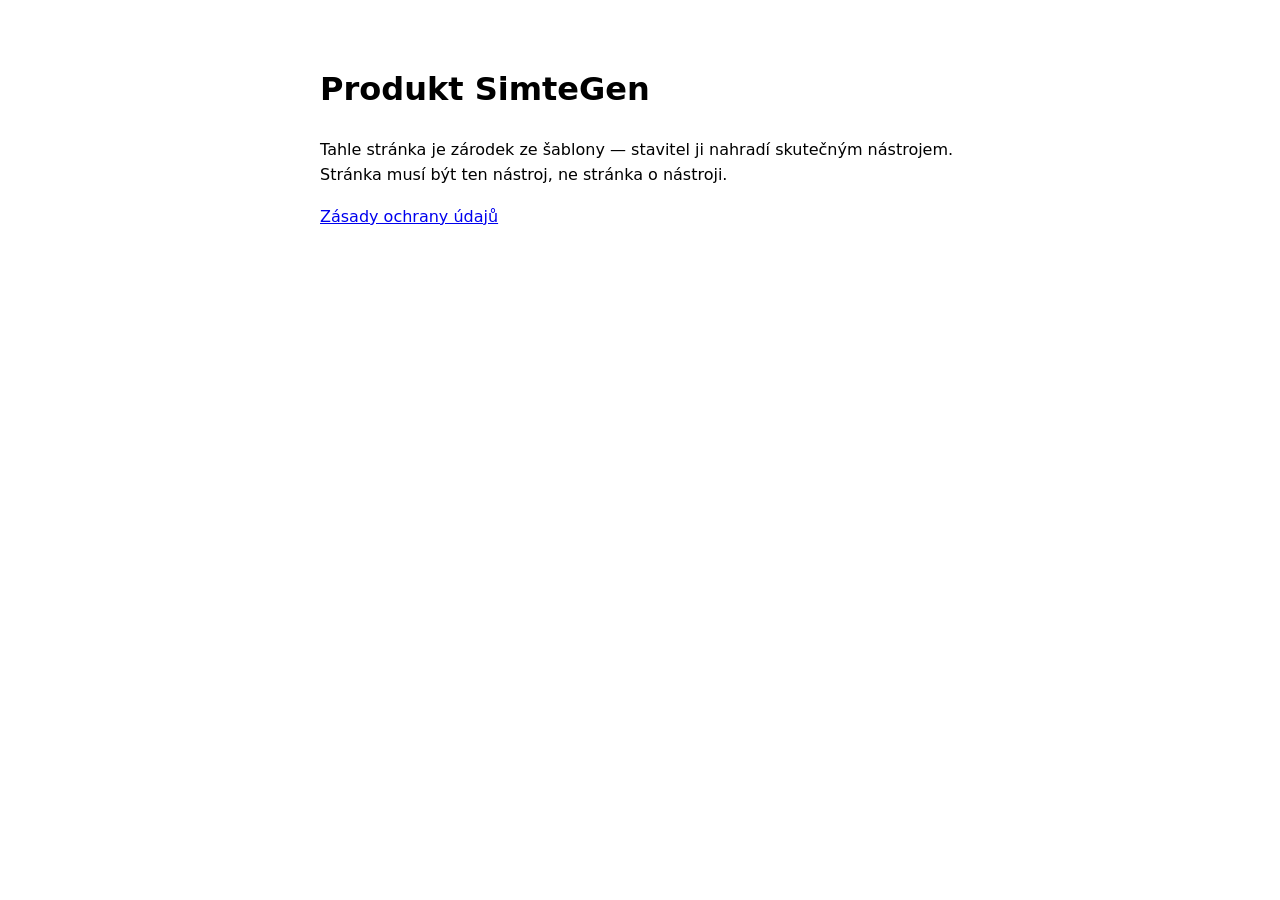
==== web/index.html @ 9d456777 "Initial commit" ====
<!doctype html>
<html lang="cs">
<head>
  <meta charset="utf-8">
  <meta name="viewport" content="width=device-width, initial-scale=1">
  <title>Produkt SimteGen</title>
  <style>
    body { font-family: system-ui, sans-serif; max-width: 40rem; margin: 4rem auto; padding: 0 1rem; line-height: 1.6; }
  </style>
</head>
<body>
  <h1>Produkt SimteGen</h1>
  <p>Tahle stránka je zárodek ze šablony — stavitel ji nahradí skutečným
  nástrojem. Stránka musí být ten nástroj, ne stránka o nástroji.</p>
  <p><a href="zasady.html">Zásady ochrany údajů</a></p>
</body>
</html>
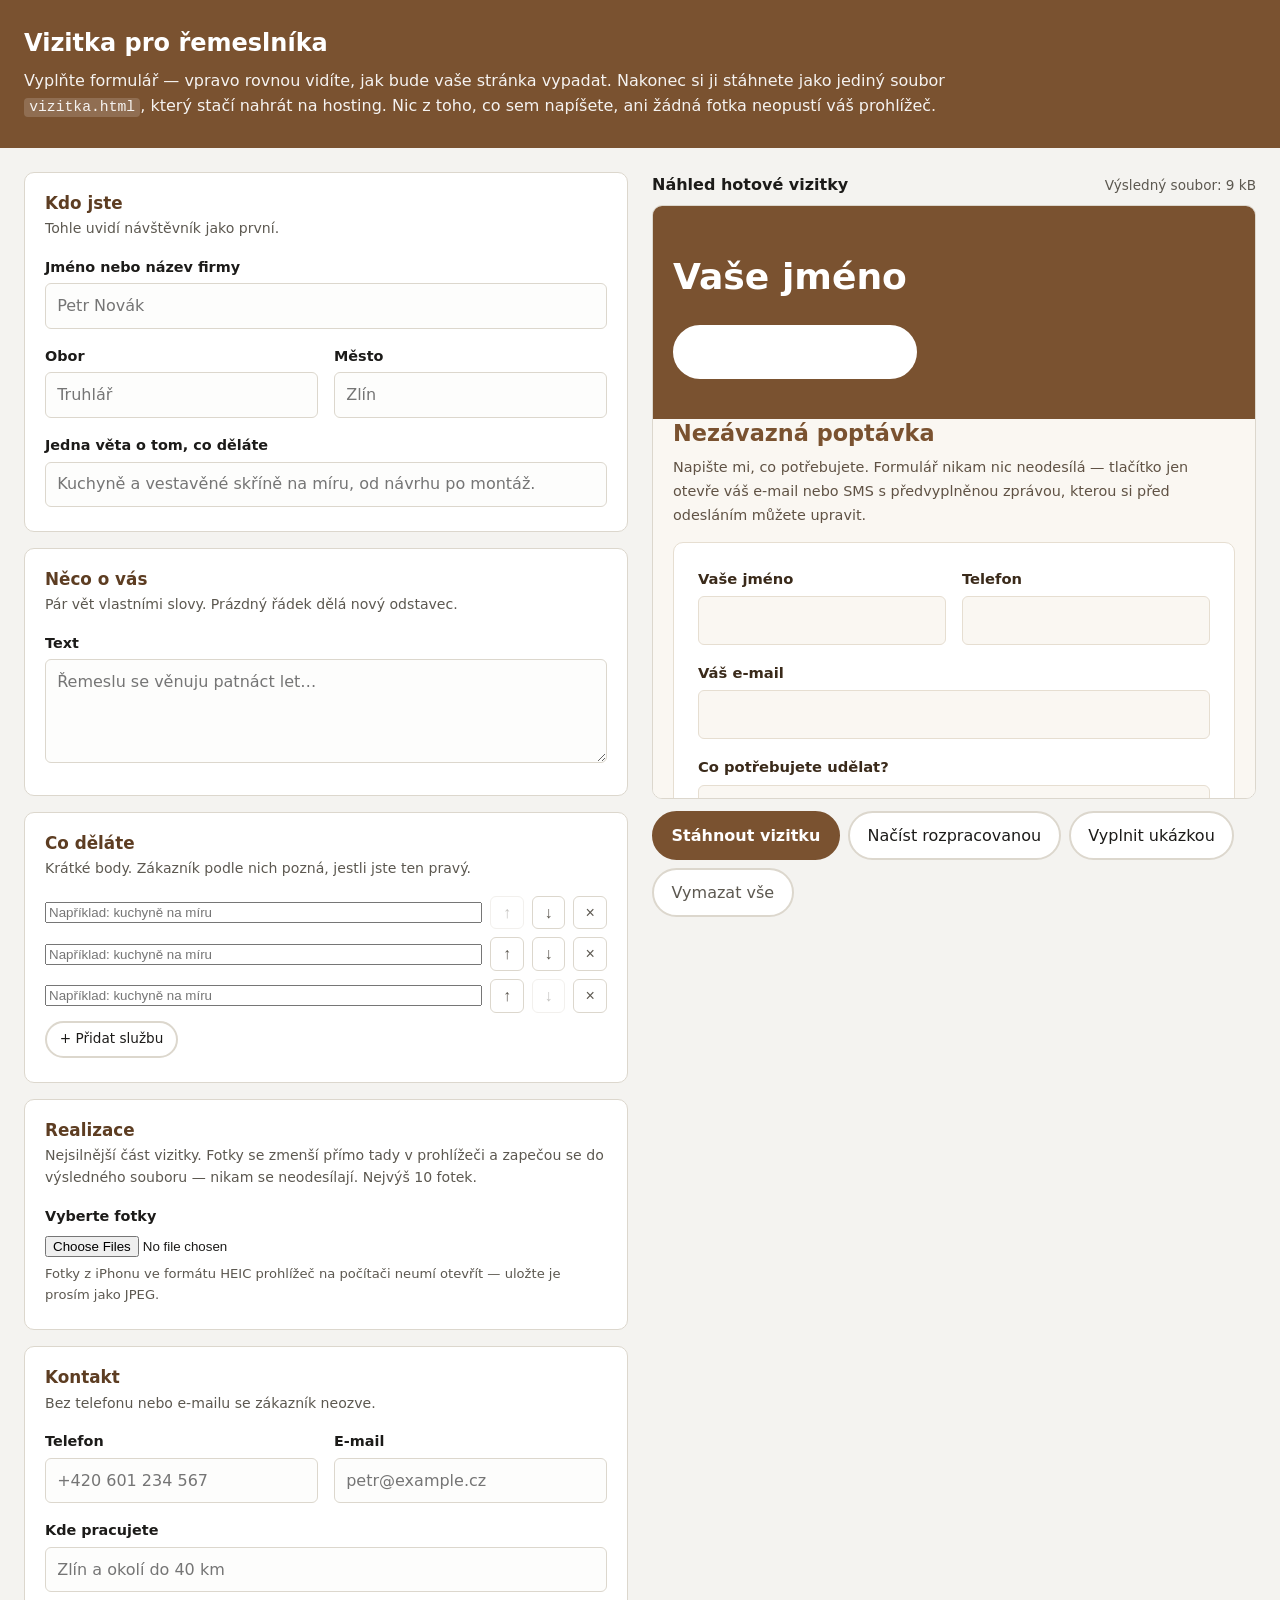
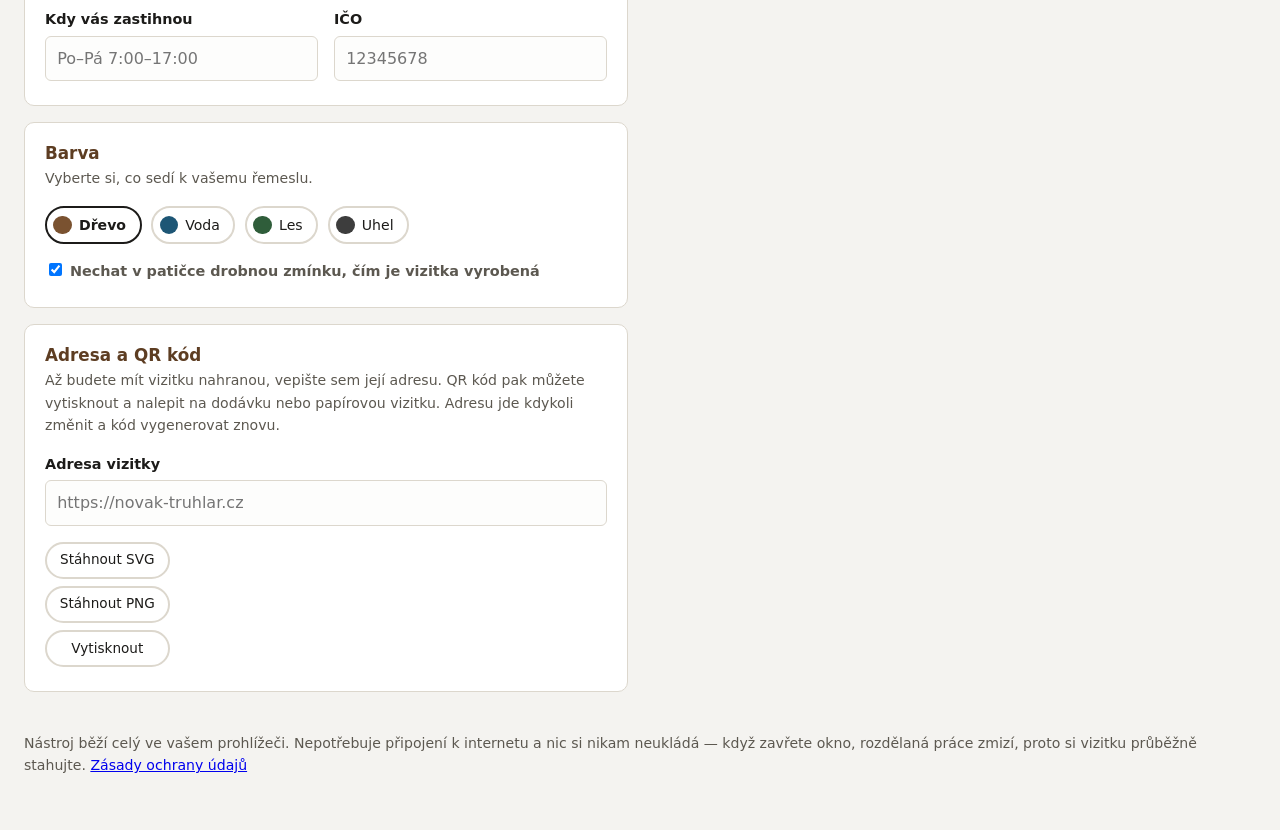
==== commit 66912042: "build 2: prvni verze" ====
--- a/web/index.html
+++ b/web/index.html
@@ -3,15 +3,181 @@
 <head>
   <meta charset="utf-8">
   <meta name="viewport" content="width=device-width, initial-scale=1">
-  <title>Produkt SimteGen</title>
-  <style>
-    body { font-family: system-ui, sans-serif; max-width: 40rem; margin: 4rem auto; padding: 0 1rem; line-height: 1.6; }
-  </style>
+  <title>Vizitka pro řemeslníka</title>
+  <link rel="stylesheet" href="styl.css">
 </head>
 <body>
-  <h1>Produkt SimteGen</h1>
-  <p>Tahle stránka je zárodek ze šablony — stavitel ji nahradí skutečným
-  nástrojem. Stránka musí být ten nástroj, ne stránka o nástroji.</p>
-  <p><a href="zasady.html">Zásady ochrany údajů</a></p>
+
+<header class="hlavicka">
+  <h1>Vizitka pro řemeslníka</h1>
+  <p>Vyplňte formulář — vpravo rovnou vidíte, jak bude vaše stránka vypadat.
+  Nakonec si ji stáhnete jako jediný soubor <code>vizitka.html</code>, který
+  stačí nahrát na hosting. Nic z toho, co sem napíšete, ani žádná fotka
+  neopustí váš prohlížeč.</p>
+</header>
+
+<div class="rozvrzeni">
+
+  <form id="formular" class="sloupec-formular" novalidate>
+
+    <section class="sekce">
+      <h2>Kdo jste</h2>
+      <p class="napoveda">Tohle uvidí návštěvník jako první.</p>
+      <div class="pole">
+        <label for="jmeno">Jméno nebo název firmy</label>
+        <input type="text" id="jmeno" data-pole="jmeno" autocomplete="off"
+               placeholder="Petr Novák">
+      </div>
+      <div class="dvojice">
+        <div class="pole">
+          <label for="obor">Obor</label>
+          <input type="text" id="obor" data-pole="obor" autocomplete="off"
+                 placeholder="Truhlář">
+        </div>
+        <div class="pole">
+          <label for="mesto">Město</label>
+          <input type="text" id="mesto" data-pole="mesto" autocomplete="off"
+                 placeholder="Zlín">
+        </div>
+      </div>
+      <div class="pole">
+        <label for="slogan">Jedna věta o tom, co děláte</label>
+        <input type="text" id="slogan" data-pole="slogan" autocomplete="off"
+               placeholder="Kuchyně a vestavěné skříně na míru, od návrhu po montáž.">
+      </div>
+    </section>
+
+    <section class="sekce">
+      <h2>Něco o vás</h2>
+      <p class="napoveda">Pár vět vlastními slovy. Prázdný řádek dělá nový odstavec.</p>
+      <div class="pole">
+        <label for="popis">Text</label>
+        <textarea id="popis" data-pole="popis"
+                  placeholder="Řemeslu se věnuju patnáct let…"></textarea>
+      </div>
+    </section>
+
+    <section class="sekce">
+      <h2>Co děláte</h2>
+      <p class="napoveda">Krátké body. Zákazník podle nich pozná, jestli jste ten pravý.</p>
+      <div id="sluzby-seznam"></div>
+      <p><button type="button" class="tlac tlac-male" id="pridat-sluzbu">
+        + Přidat službu</button></p>
+    </section>
+
+    <section class="sekce">
+      <h2>Realizace</h2>
+      <p class="napoveda">Nejsilnější část vizitky. Fotky se zmenší přímo tady
+      v prohlížeči a zapečou se do výsledného souboru — nikam se neodesílají.
+      Nejvýš 10 fotek.</p>
+      <div class="pole">
+        <label for="fotky-vstup">Vyberte fotky</label>
+        <input type="file" id="fotky-vstup" accept="image/*" multiple>
+        <p class="pod">Fotky z iPhonu ve formátu HEIC prohlížeč na počítači
+        neumí otevřít — uložte je prosím jako JPEG.</p>
+      </div>
+      <ul class="fotky" id="fotky-seznam"></ul>
+    </section>
+
+    <section class="sekce">
+      <h2>Kontakt</h2>
+      <p class="napoveda">Bez telefonu nebo e-mailu se zákazník neozve.</p>
+      <div class="dvojice">
+        <div class="pole">
+          <label for="telefon">Telefon</label>
+          <input type="tel" id="telefon" data-pole="telefon" autocomplete="off"
+                 placeholder="+420 601 234 567">
+        </div>
+        <div class="pole">
+          <label for="email">E-mail</label>
+          <input type="email" id="email" data-pole="email" autocomplete="off"
+                 placeholder="petr@example.cz">
+        </div>
+      </div>
+      <div class="pole">
+        <label for="oblast">Kde pracujete</label>
+        <input type="text" id="oblast" data-pole="oblast" autocomplete="off"
+               placeholder="Zlín a okolí do 40 km">
+      </div>
+      <div class="dvojice">
+        <div class="pole">
+          <label for="hodiny">Kdy vás zastihnou</label>
+          <input type="text" id="hodiny" data-pole="hodiny" autocomplete="off"
+                 placeholder="Po–Pá 7:00–17:00">
+        </div>
+        <div class="pole">
+          <label for="ico">IČO</label>
+          <input type="text" id="ico" data-pole="ico" autocomplete="off"
+                 placeholder="12345678">
+        </div>
+      </div>
+    </section>
+
+    <section class="sekce">
+      <h2>Barva</h2>
+      <p class="napoveda">Vyberte si, co sedí k vašemu řemeslu.</p>
+      <div class="barvy" id="barvy"></div>
+      <p class="pole">
+        <label class="prepinac">
+          <input type="checkbox" id="podpis" data-pole="podpis" checked>
+          Nechat v patičce drobnou zmínku, čím je vizitka vyrobená
+        </label>
+      </p>
+    </section>
+
+    <section class="sekce">
+      <h2>Adresa a QR kód</h2>
+      <p class="napoveda">Až budete mít vizitku nahranou, vepište sem její adresu.
+      QR kód pak můžete vytisknout a nalepit na dodávku nebo papírovou vizitku.
+      Adresu jde kdykoli změnit a kód vygenerovat znovu.</p>
+      <div class="pole">
+        <label for="adresa">Adresa vizitky</label>
+        <input type="url" id="adresa" data-pole="adresa" autocomplete="off"
+               placeholder="https://novak-truhlar.cz">
+      </div>
+      <div class="qr-plocha">
+        <div class="qr-ramecek" id="qr-ramecek" hidden></div>
+        <div class="qr-akce" id="qr-akce" hidden>
+          <button type="button" class="tlac tlac-male" id="qr-svg">Stáhnout SVG</button>
+          <button type="button" class="tlac tlac-male" id="qr-png">Stáhnout PNG</button>
+          <button type="button" class="tlac tlac-male" id="qr-tisk">Vytisknout</button>
+        </div>
+      </div>
+      <p class="hlaska spatne" id="qr-hlaska" hidden></p>
+    </section>
+
+  </form>
+
+  <aside class="sloupec-nahled">
+    <div class="nahled-panel">
+      <div class="nahled-lista">
+        <strong>Náhled hotové vizitky</strong>
+        <span class="velikost" id="velikost"></span>
+      </div>
+      <iframe class="nahled" id="nahled" title="Náhled vizitky"></iframe>
+      <div class="nahled-akce">
+        <button type="button" class="tlac tlac-hlavni" id="stahnout">Stáhnout vizitku</button>
+        <button type="button" class="tlac" id="nacist">Načíst rozpracovanou</button>
+        <button type="button" class="tlac" id="ukazka">Vyplnit ukázkou</button>
+        <button type="button" class="tlac tlac-tichy" id="vycistit">Vymazat vše</button>
+      </div>
+      <p class="hlaska" id="hlaska" hidden></p>
+    </div>
+  </aside>
+
+</div>
+
+<footer class="paticka">
+  <p>Nástroj běží celý ve vašem prohlížeči. Nepotřebuje připojení k internetu
+  a nic si nikam neukládá — když zavřete okno, rozdělaná práce zmizí, proto si
+  vizitku průběžně stahujte. <a href="zasady.html">Zásady ochrany údajů</a></p>
+</footer>
+
+<input type="file" id="import-vstup" accept=".html,text/html" hidden>
+<div class="tisk-list" id="tisk-list" aria-hidden="true"></div>
+
+<script src="qr.js"></script>
+<script src="sablona-vizitky.js"></script>
+<script src="nastroj.js"></script>
 </body>
 </html>
--- a/web/styl.css
+++ b/web/styl.css
@@ -0,0 +1,315 @@
+/* Styl samotného nástroje. S vizitkou, kterou nástroj vyrábí, nemá nic
+   společného — ta si svůj styl nese v sobě (viz sablona-vizitky.js). */
+
+:root {
+  --papir: #f4f3f0;
+  --karta: #ffffff;
+  --text: #1c1b19;
+  --slabsi: #5c5850;
+  --linka: #dcd7cd;
+  --akcent: #7a5230;
+  --akcent-tmavy: #5d3d22;
+  --varovani: #8a3d12;
+}
+
+*, *::before, *::after { box-sizing: border-box; }
+
+body {
+  margin: 0;
+  font-family: system-ui, -apple-system, "Segoe UI", sans-serif;
+  background: var(--papir);
+  color: var(--text);
+  line-height: 1.6;
+}
+
+h1, h2, h3 { line-height: 1.25; margin: 0 0 .4em; }
+p { margin: 0 0 1em; }
+code {
+  font-family: ui-monospace, "Cascadia Mono", Consolas, monospace;
+  background: #e8e4dc;
+  padding: .1em .35em;
+  border-radius: 4px;
+  font-size: .92em;
+}
+
+/* --- hlavička nástroje ------------------------------------------- */
+
+.hlavicka {
+  background: var(--akcent);
+  color: #fff;
+  padding: 1.75rem 1.5rem;
+}
+.hlavicka h1 { font-size: 1.5rem; }
+.hlavicka p { margin: 0; max-width: 62rem; opacity: .93; }
+.hlavicka code { background: rgba(255, 255, 255, .18); color: #fff; }
+
+/* --- rozvržení ---------------------------------------------------- */
+
+.rozvrzeni {
+  display: grid;
+  grid-template-columns: minmax(0, 1fr) minmax(0, 1fr);
+  gap: 1.5rem;
+  align-items: start;
+  padding: 1.5rem;
+  max-width: 90rem;
+  margin: 0 auto;
+}
+
+@media (max-width: 56rem) {
+  .rozvrzeni { grid-template-columns: minmax(0, 1fr); }
+}
+
+/* --- formulář ----------------------------------------------------- */
+
+.sekce {
+  background: var(--karta);
+  border: 1px solid var(--linka);
+  border-radius: 10px;
+  padding: 1.25rem 1.25rem .5rem;
+  margin: 0 0 1rem;
+}
+.sekce > h2 {
+  font-size: 1.05rem;
+  color: var(--akcent-tmavy);
+  margin: 0 0 .2em;
+}
+.sekce > .napoveda {
+  color: var(--slabsi);
+  font-size: .88rem;
+  margin: 0 0 1rem;
+}
+
+.pole { margin: 0 0 1rem; }
+.pole label {
+  display: block;
+  font-weight: 600;
+  font-size: .9rem;
+  margin: 0 0 .3rem;
+}
+.pole input[type="text"],
+.pole input[type="tel"],
+.pole input[type="email"],
+.pole input[type="url"],
+.pole textarea {
+  width: 100%;
+  padding: .55rem .7rem;
+  border: 1px solid var(--linka);
+  border-radius: 6px;
+  font: inherit;
+  color: inherit;
+  background: #fdfdfc;
+}
+.pole textarea { min-height: 6.5rem; resize: vertical; }
+.pole input:focus-visible,
+.pole textarea:focus-visible,
+button:focus-visible {
+  outline: 3px solid var(--akcent);
+  outline-offset: 1px;
+}
+.pole .pod {
+  font-size: .82rem;
+  color: var(--slabsi);
+  margin: .3rem 0 0;
+}
+
+.dvojice {
+  display: grid;
+  grid-template-columns: repeat(auto-fit, minmax(11rem, 1fr));
+  gap: 0 1rem;
+}
+
+/* --- seznam služeb ------------------------------------------------ */
+
+.radek {
+  display: flex;
+  gap: .5rem;
+  align-items: center;
+  margin: 0 0 .5rem;
+}
+.radek input { flex: 1 1 auto; min-width: 0; }
+.radek .drobne { flex: 0 0 auto; }
+
+.drobne {
+  background: transparent;
+  border: 1px solid var(--linka);
+  border-radius: 6px;
+  width: 2.1rem;
+  height: 2.1rem;
+  font-size: 1rem;
+  line-height: 1;
+  cursor: pointer;
+  color: var(--slabsi);
+}
+.drobne:hover:not(:disabled) { border-color: var(--akcent); color: var(--akcent); }
+.drobne:disabled { opacity: .35; cursor: default; }
+
+/* --- fotky -------------------------------------------------------- */
+
+.fotky { list-style: none; padding: 0; margin: 0 0 1rem; }
+.fotka {
+  display: grid;
+  grid-template-columns: 5.5rem minmax(0, 1fr);
+  gap: .75rem;
+  align-items: start;
+  padding: .75rem 0;
+  border-top: 1px solid var(--linka);
+}
+.fotka img {
+  width: 5.5rem;
+  height: 4.2rem;
+  object-fit: cover;
+  border-radius: 5px;
+  background: var(--linka);
+  display: block;
+}
+.fotka input[type="text"] { width: 100%; }
+.fotka-akce {
+  display: flex;
+  gap: .4rem;
+  align-items: center;
+  flex-wrap: wrap;
+  margin: .4rem 0 0;
+}
+.prepinac {
+  font-size: .82rem;
+  color: var(--slabsi);
+  display: inline-flex;
+  align-items: center;
+  gap: .3rem;
+  cursor: pointer;
+}
+
+/* --- barvy -------------------------------------------------------- */
+
+.barvy { display: flex; flex-wrap: wrap; gap: .6rem; margin: 0 0 1rem; }
+.barva { position: relative; }
+.barva input {
+  position: absolute;
+  opacity: 0;
+  width: 100%;
+  height: 100%;
+  margin: 0;
+  cursor: pointer;
+}
+.barva span {
+  display: flex;
+  align-items: center;
+  gap: .45rem;
+  border: 2px solid var(--linka);
+  border-radius: 999px;
+  padding: .35rem .85rem .35rem .4rem;
+  font-size: .88rem;
+}
+.barva input:checked + span { border-color: var(--text); font-weight: 600; }
+.barva input:focus-visible + span { outline: 3px solid var(--akcent); outline-offset: 1px; }
+.barva i {
+  width: 1.15rem;
+  height: 1.15rem;
+  border-radius: 50%;
+  display: block;
+}
+
+/* --- QR ----------------------------------------------------------- */
+
+.qr-plocha {
+  display: flex;
+  gap: 1rem;
+  align-items: flex-start;
+  flex-wrap: wrap;
+  margin: 0 0 1rem;
+}
+.qr-plocha svg { width: 9.5rem; height: 9.5rem; display: block; }
+.qr-ramecek {
+  border: 1px solid var(--linka);
+  border-radius: 8px;
+  padding: .5rem;
+  background: #fff;
+}
+.qr-akce { display: flex; flex-direction: column; gap: .45rem; }
+
+/* --- náhled ------------------------------------------------------- */
+
+.nahled-panel { position: sticky; top: 1.5rem; }
+
+.nahled-lista {
+  display: flex;
+  justify-content: space-between;
+  align-items: baseline;
+  gap: 1rem;
+  margin: 0 0 .5rem;
+}
+.velikost { font-size: .85rem; color: var(--slabsi); }
+.velikost.moc { color: var(--varovani); font-weight: 600; }
+
+.nahled {
+  width: 100%;
+  height: min(66vh, 44rem);
+  border: 1px solid var(--linka);
+  border-radius: 10px;
+  background: #fff;
+  display: block;
+}
+
+.nahled-akce {
+  display: flex;
+  flex-wrap: wrap;
+  gap: .5rem;
+  margin: .75rem 0 0;
+}
+
+/* --- tlačítka ----------------------------------------------------- */
+
+.tlac {
+  font: inherit;
+  padding: .6rem 1.1rem;
+  border-radius: 999px;
+  border: 2px solid var(--linka);
+  background: #fff;
+  color: var(--text);
+  cursor: pointer;
+}
+.tlac:hover { border-color: var(--akcent); }
+.tlac-hlavni {
+  background: var(--akcent);
+  border-color: var(--akcent);
+  color: #fff;
+  font-weight: 600;
+}
+.tlac-hlavni:hover { background: var(--akcent-tmavy); border-color: var(--akcent-tmavy); }
+.tlac-tichy { color: var(--slabsi); }
+.tlac-male { padding: .35rem .8rem; font-size: .85rem; }
+
+/* --- hlášky ------------------------------------------------------- */
+
+.hlaska {
+  margin: .75rem 0 0;
+  padding: .7rem .9rem;
+  border-radius: 8px;
+  border: 1px solid var(--linka);
+  background: #fff;
+  font-size: .9rem;
+}
+.hlaska[hidden] { display: none; }
+.hlaska.spatne { border-color: var(--varovani); color: var(--varovani); }
+
+/* --- patička ------------------------------------------------------ */
+
+.paticka {
+  max-width: 90rem;
+  margin: 0 auto;
+  padding: 0 1.5rem 2.5rem;
+  font-size: .88rem;
+  color: var(--slabsi);
+}
+
+/* --- tisk QR ------------------------------------------------------ */
+
+.tisk-list { display: none; }
+
+@media print {
+  body > *:not(.tisk-list) { display: none !important; }
+  .tisk-list { display: block; text-align: center; padding: 2cm 1cm; }
+  .tisk-list svg { width: 9cm; height: 9cm; }
+  .tisk-list h2 { font-size: 20pt; margin: 1cm 0 .2cm; }
+  .tisk-list p { font-size: 13pt; margin: 0 0 .2cm; }
+}
